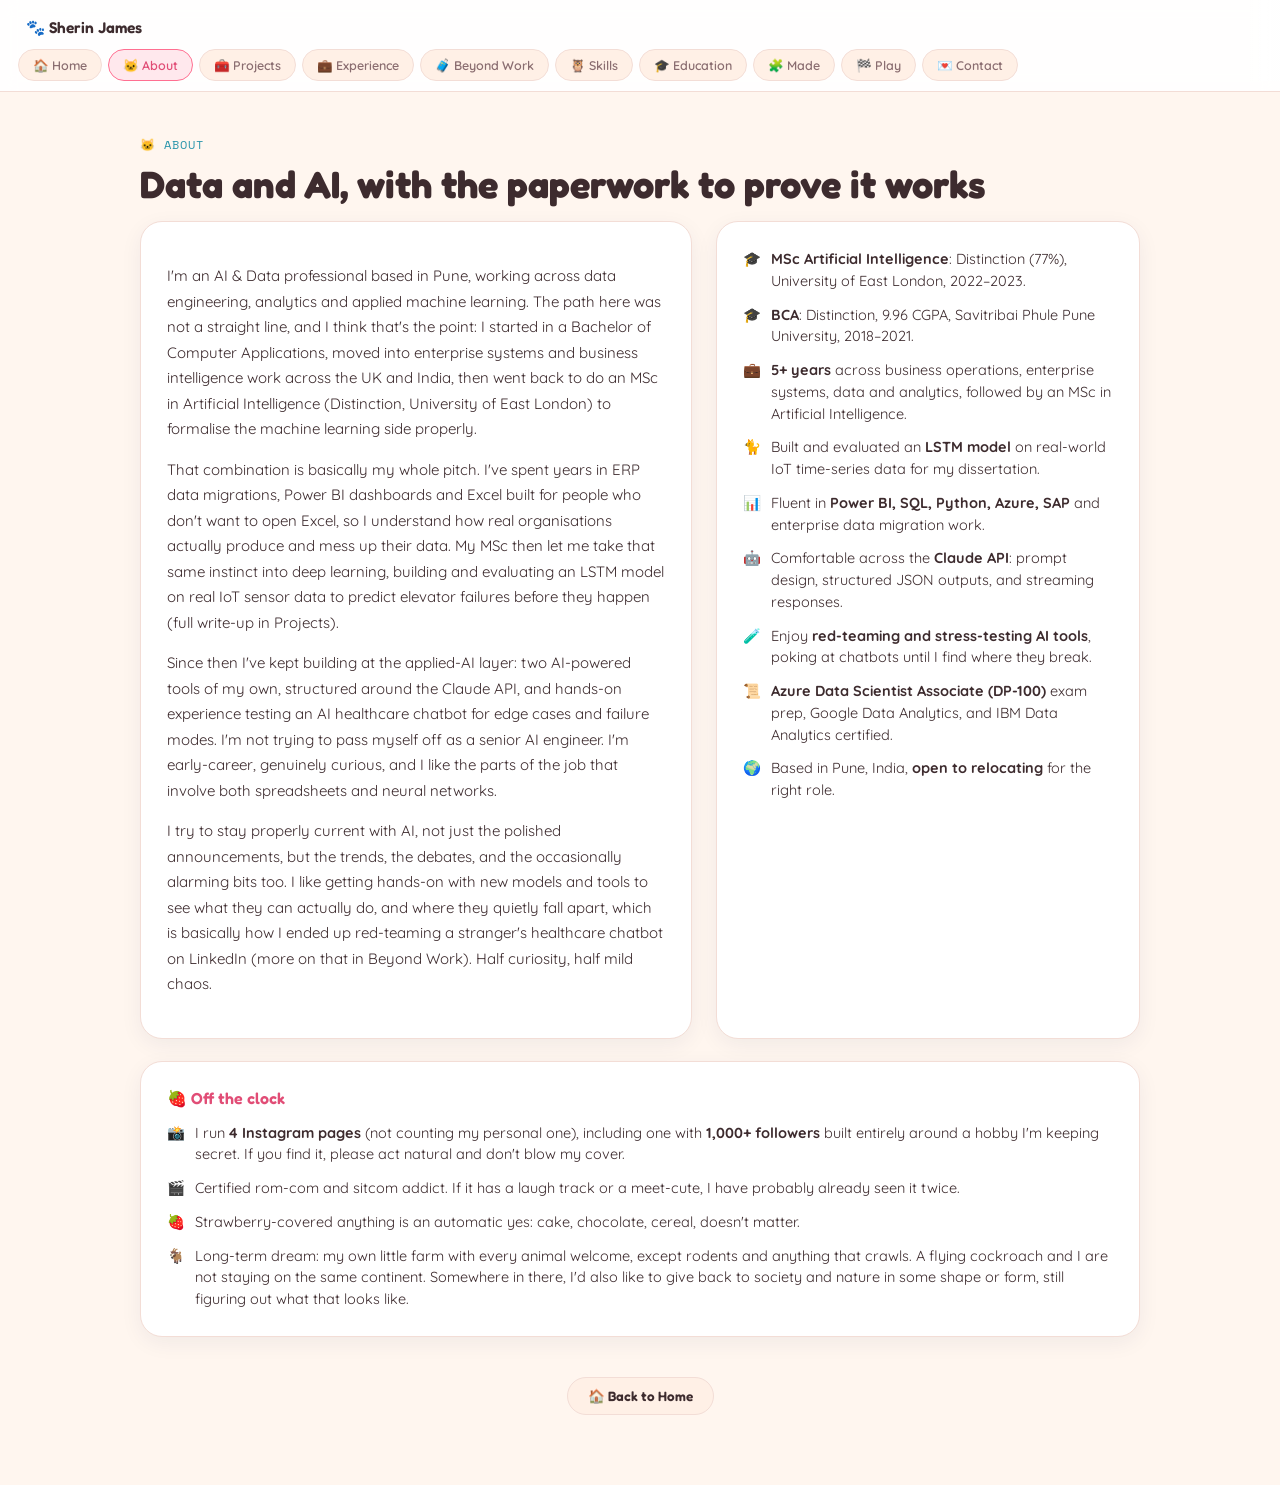
==== about.html @ 817f5e64 "Add about.html This file contains the HTML structure for the 'About' page, detailing Sherin James's " ====
<!doctype html>
<html lang="en">
<head>
<meta charset="utf-8">
<meta name="viewport" content="width=device-width, initial-scale=1">
<title>About · Sherin James</title>
<meta name="description" content="About Sherin James: background across business operations, enterprise systems, data engineering, and applied machine learning.">
<link rel="stylesheet" href="styles.css">
</head>
<body>
<div class="topbar">
  <div class="topbar-row1">
    <a class="brand" href="index.html">🐾 Sherin James</a>
  </div>
  <nav class="subnav" id="subnav">
    <a class="subnav-btn" href="index.html">🏠 Home</a>
    <a class="subnav-btn active" href="about.html">🐱 About</a>
    <a class="subnav-btn" href="projects.html">🧰 Projects</a>
    <a class="subnav-btn" href="experience.html">💼 Experience</a>
    <a class="subnav-btn" href="beyond-work.html">🧳 Beyond Work</a>
    <a class="subnav-btn" href="skills.html">🦉 Skills</a>
    <a class="subnav-btn" href="education.html">🎓 Education</a>
    <a class="subnav-btn" href="made.html">🧩 Made</a>
    <a class="subnav-btn" href="play.html">🏁 Play</a>
    <a class="subnav-btn" href="contact.html">💌 Contact</a>
  </nav>
  <div aria-hidden="true" class="topbar-fade"></div>
</div>

<div class="view active" id="view-about">

  <section class="pane wrap">
    <p class="section-tag">🐱 about</p>
    <h2 class="section-title">Data and AI, with the paperwork to prove it works</h2>
    <div class="about-grid">
      <div class="card">
        <p>I'm an AI &amp; Data professional based in Pune, working across data engineering, analytics and applied machine learning. The path here was not a straight line, and I think that's the point: I started in a Bachelor of Computer Applications, moved into enterprise systems and business intelligence work across the UK and India, then went back to do an MSc in Artificial Intelligence (Distinction, University of East London) to formalise the machine learning side properly.</p>
        <p>That combination is basically my whole pitch. I've spent years in ERP data migrations, Power BI dashboards and Excel built for people who don't want to open Excel, so I understand how real organisations actually produce and mess up their data. My MSc then let me take that same instinct into deep learning, building and evaluating an LSTM model on real IoT sensor data to predict elevator failures before they happen (full write-up in Projects).</p>
        <p>Since then I've kept building at the applied-AI layer: two AI-powered tools of my own, structured around the Claude API, and hands-on experience testing an AI healthcare chatbot for edge cases and failure modes. I'm not trying to pass myself off as a senior AI engineer. I'm early-career, genuinely curious, and I like the parts of the job that involve both spreadsheets and neural networks.</p>
        <p>I try to stay properly current with AI, not just the polished announcements, but the trends, the debates, and the occasionally alarming bits too. I like getting hands-on with new models and tools to see what they can actually do, and where they quietly fall apart, which is basically how I ended up red-teaming a stranger's healthcare chatbot on LinkedIn (more on that in Beyond Work). Half curiosity, half mild chaos.</p>
      </div>
      <div class="card">
        <ul class="paw-list">
          <li><span>🎓</span><span><b>MSc Artificial Intelligence</b>: Distinction (77%), University of East London, 2022–2023.</span></li>
          <li><span>🎓</span><span><b>BCA</b>: Distinction, 9.96 CGPA, Savitribai Phule Pune University, 2018–2021.</span></li>
          <li><span>💼</span><span><b>5+ years</b> across business operations, enterprise systems, data and analytics, followed by an MSc in Artificial Intelligence.</span></li>
          <li><span>🐈</span><span>Built and evaluated an <b>LSTM model</b> on real-world IoT time-series data for my dissertation.</span></li>
          <li><span>📊</span><span>Fluent in <b>Power BI, SQL, Python, Azure, SAP</b> and enterprise data migration work.</span></li>
          <li><span>🤖</span><span>Comfortable across the <b>Claude API</b>: prompt design, structured JSON outputs, and streaming responses.</span></li>
          <li><span>🧪</span><span>Enjoy <b>red-teaming and stress-testing AI tools</b>, poking at chatbots until I find where they break.</span></li>
          <li><span>📜</span><span><b>Azure Data Scientist Associate (DP-100)</b> exam prep, Google Data Analytics, and IBM Data Analytics certified.</span></li>
          <li><span>🌍</span><span>Based in Pune, India, <b>open to relocating</b> for the right role.</span></li>
        </ul>
      </div>
    </div>

    <div class="card" style="margin-top:22px;">
      <p class="fact-title">🍓 Off the clock</p>
      <ul class="paw-list">
        <li><span>📸</span><span>I run <b>4 Instagram pages</b> (not counting my personal one), including one with <b>1,000+ followers</b> built entirely around a hobby I'm keeping secret. If you find it, please act natural and don't blow my cover.</span></li>
        <li><span>🎬</span><span>Certified rom-com and sitcom addict. If it has a laugh track or a meet-cute, I have probably already seen it twice.</span></li>
        <li><span>🍓</span><span>Strawberry-covered anything is an automatic yes: cake, chocolate, cereal, doesn't matter.</span></li>
        <li><span>🐐</span><span>Long-term dream: my own little farm with every animal welcome, except rodents and anything that crawls. A flying cockroach and I are not staying on the same continent. Somewhere in there, I'd also like to give back to society and nature in some shape or form, still figuring out what that looks like.</span></li>
      </ul>
    </div>

    <div class="back-row"><a class="home-btn" href="index.html">🏠 Back to Home</a></div>
  </section>

</div>

<div id="toast" class="toast" role="status" aria-live="polite"></div>
<script src="script.js"></script>
</body>
</html>
---- styles.css ----
@import url('https://fonts.googleapis.com/css2?family=Fredoka:wght@500;600;700&family=Quicksand:wght@400;500;600;700&family=Space+Mono:wght@400;700&display=swap');

  :root {
    --bg: #fff6ef;
    --surface: #ffffff;
    --surface-soft: #fff0e6;
    --ink: #3d2b2e;
    --ink-soft: #8a6d70;
    --ink-faint: #c4a8ab;
    --line: #f3ddd6;
    --accent: #ff6f91;
    --accent-deep: #e14d76;
    --accent-2: #3fb6cf;
    --accent-2-deep: #2a95ab;
    --accent-3: #ffbc42;
    --accent-4: #6fbf7a;
    --accent-4-deep: #4f9f5b;
    --accent-5: #9b8cf2;
    --accent-5-deep: #7c6ce0;
    --shadow: 220 60% 20%;
    --sky-top: #bfe6f7;
    --sky-mid: #dff3ea;
    --grass: #8fcf80;
    --grass-deep: #6fb862;
    --pond: #6fc7d9;
    --pond-deep: #3f96ab;
    --sun: #ffd76b;
    --wood: #a9713c;
    --wood-deep: #8a5a2c;
    --roof: #e8862f;
  }

  @media (prefers-color-scheme: dark) {
    :root:not([data-theme="light"]) {
      --bg: #241923; --surface: #2f2130; --surface-soft: #392a3c;
      --ink: #fbecee; --ink-soft: #d9b7c0; --ink-faint: #8c6c76; --line: #4a3650;
      --accent: #ff8aa8; --accent-deep: #ffa9bf; --accent-2: #5fd3e8; --accent-2-deep: #86e0f0; --accent-3: #ffcf6b;
      --accent-4: #8fd89a; --accent-4-deep: #a9e6b2; --accent-5: #b3a4f7; --accent-5-deep: #c7bcf9;
      --sky-top: #171b3a; --sky-mid: #33264a; --grass: #2f5a44; --grass-deep: #234a37;
      --pond: #1f4f66; --pond-deep: #16394a; --sun: #ffe9a8; --wood: #7a5236; --wood-deep: #5e3f29; --roof: #c96a2a;
    }
  }
  :root[data-theme="dark"] {
    --bg: #241923; --surface: #2f2130; --surface-soft: #392a3c;
    --ink: #fbecee; --ink-soft: #d9b7c0; --ink-faint: #8c6c76; --line: #4a3650;
    --accent: #ff8aa8; --accent-deep: #ffa9bf; --accent-2: #5fd3e8; --accent-2-deep: #86e0f0; --accent-3: #ffcf6b;
    --sky-top: #171b3a; --sky-mid: #33264a; --grass: #2f5a44; --grass-deep: #234a37;
    --pond: #1f4f66; --pond-deep: #16394a; --sun: #ffe9a8; --wood: #7a5236; --wood-deep: #5e3f29; --roof: #c96a2a;
  }

  * { box-sizing: border-box; }
  html { overflow-x: hidden; width: 100%; -webkit-text-size-adjust: 100%; text-size-adjust: 100%; }
  body { background: var(--bg); color: var(--ink); font-family: 'Quicksand', system-ui, sans-serif; margin: 0; overflow-x: hidden; width: 100%; overflow-wrap: break-word; }
  h1, h2, h3, .display { font-family: 'Fredoka', system-ui, sans-serif; }
  a { color: var(--accent-deep); }
  img { max-width: 100%; }
  .wrap { max-width: 1000px; margin: 0 auto; padding: 0 20px; }
  button { font-family: inherit; }

  /* ---------- topbar ---------- */
  .topbar {
    position: sticky; top: 0; z-index: 60; display: flex; flex-direction: column;
    background: color-mix(in srgb, var(--surface) 90%, transparent); backdrop-filter: blur(8px);
    border-bottom: 1px solid var(--line); width:100%; max-width:100%;
  }
  .topbar-row1 { display:flex; align-items:center; justify-content:space-between; padding: 12px 18px 6px; }
  .brand { display:flex; align-items:center; gap:8px; font-family:'Fredoka',sans-serif; font-weight:600; font-size:15.5px; cursor:pointer; border:none; background:none; color:var(--ink); padding:6px 8px; white-space:nowrap; }
  @media (max-width: 420px) { .brand { font-size:13.5px; } }
  .subnav { position:relative; display:flex; gap:6px; overflow-x:auto; padding: 0 18px 10px; scrollbar-width:none; -webkit-overflow-scrolling:touch; width:100%; }
  .subnav.is-hidden { display:none; }
  .subnav::-webkit-scrollbar { display:none; }
  .topbar-fade { position:absolute; top:0; right:0; bottom:10px; width:30px; pointer-events:none;
    background: linear-gradient(to right, transparent, color-mix(in srgb, var(--surface) 94%, transparent) 70%); }
  .subnav.is-hidden ~ .topbar-fade { display:none; }
  .subnav-btn {
    flex:0 0 auto; display:flex; align-items:center; gap:5px; font-family:'Quicksand',sans-serif; font-weight:600; font-size:12.5px; white-space:nowrap;
    background: var(--surface-soft); border:1px solid var(--line); color:var(--ink-soft); padding:7px 14px; border-radius:999px; cursor:pointer; min-width:0;
  }
  .subnav-btn:hover { border-color: var(--accent-2); color: var(--accent-2-deep); }
  .subnav-btn.active { border-color: var(--accent); color: var(--accent-deep); background: color-mix(in srgb, var(--accent) 16%, var(--surface)); }
  .home-btn {
    display:inline-flex; align-items:center; gap:6px; font-family:'Fredoka',sans-serif; font-weight:600; font-size:13.5px;
    background: var(--surface-soft); border:1px solid var(--line); color:var(--ink); padding:10px 20px; border-radius:999px; cursor:pointer;
  }
  .home-btn:hover { border-color: var(--accent-2); color: var(--accent-2-deep); }

  /* ---------- views ---------- */
  .view { display: none; }
  .view.active { display: block; animation: fadeIn 0.35s ease; }
  @keyframes fadeIn { from { opacity:0; transform: translateY(6px);} to { opacity:1; transform:none; } }

  section.pane { padding: 44px 0 70px; }
  .section-tag { font-family:'Space Mono',monospace; font-size:12px; letter-spacing:0.08em; text-transform:uppercase; color:var(--accent-2-deep); margin:0 0 8px; }
  h2.section-title { font-size: clamp(26px, 4vw, 38px); margin: 0 0 14px; text-wrap: balance; }
  p.section-lede { color: var(--ink-soft); font-size: 15.5px; max-width: 64ch; line-height: 1.6; margin: 0 0 32px; }
  .card { background: var(--surface); border:1px solid var(--line); border-radius:22px; padding:26px; box-shadow: 0 6px 22px hsl(var(--shadow) / 0.06); min-width:0; }
  /* defensive: grid/flex children default to min-width:auto, which can force a track wider than the viewport on narrow screens */
  .about-grid > *, .two-col > *, .skill-groups > *, .model-split > *, .feature-grid > *, .project-card, .hero-tier { min-width:0; }
  .fact-title { font-family:'Fredoka',sans-serif; font-weight:600; font-size:16px; margin:0 0 14px; color: var(--accent-deep); }
  .back-row { margin-top: 40px; text-align:center; }

  /* ================= HOME ================= */
  .hero-band { text-align:center; padding: 40px 20px 4px; max-width: 720px; margin: 0 auto; }
  .hero-eyebrow {
    display:inline-flex; align-items:center; gap:6px; font-family:'Space Mono',monospace; font-size:12px; letter-spacing:0.05em;
    background: var(--surface-soft); border:1px solid var(--line); color:var(--accent-deep); padding:6px 14px; border-radius:999px; margin-bottom:16px;
  }
  .hero-band h1 { font-size: clamp(30px, 6vw, 54px); line-height:1.05; margin: 0 0 12px; text-wrap: balance; letter-spacing:-0.01em; }
  .hero-band h1 span { color: var(--accent); }
  .hero-band p { color: var(--ink-soft); font-size: 15.5px; line-height:1.6; margin:0 auto; max-width: 50ch; }

  .proof-strip { max-width:720px; margin: 22px auto 0; text-align:center; padding:0 20px; }
  .proof-role { font-family:'Space Mono',monospace; font-size:11.5px; letter-spacing:0.08em; text-transform:uppercase; color:var(--accent-2-deep); margin:0 0 10px; }
  .proof-line { color:var(--ink-soft); font-size:14.5px; line-height:1.6; max-width:56ch; margin:0 auto 14px; }
  .proof-strip .tag-row { justify-content:center; margin-bottom:16px; }
  .proof-cta-row { display:flex; gap:12px; flex-wrap:wrap; justify-content:center; margin:4px 0 12px; }
  .open-line { font-size:12.5px; color:var(--ink-soft); display:flex; align-items:center; gap:7px; justify-content:center; margin-top:2px; }
  .open-dot { width:8px; height:8px; border-radius:50%; background:var(--accent-4); display:inline-block; flex:none; box-shadow:0 0 0 3px color-mix(in srgb, var(--accent-4) 25%, transparent); }

  .stat-row { display:grid; grid-template-columns: repeat(auto-fit, minmax(min(126px, 100%), 1fr)); gap:12px; margin: 26px auto 0; max-width: 760px; width:100%; }
  .stat-chip { background: var(--surface); border:1px solid var(--line); border-radius:18px; padding:12px 16px; display:flex; flex-direction:column; gap:2px; min-width:0; width:100%; box-shadow: 0 4px 14px hsl(var(--shadow)/0.06); }
  .stat-num { font-family:'Space Mono',monospace; font-weight:700; font-size:19px; color: var(--accent-deep); }
  .stat-label { font-size: 11px; color: var(--ink-soft); }

  /* roam zone: ducks + ai bot wandering, flee on touch */
  .roam-outer { padding: 30px 12px 6px; }
  .roam-zone {
    position: relative; width: 100%; max-width: 900px; margin: 0 auto; height: 200px;
    border-radius: 26px; overflow: hidden; border: 1px solid var(--line);
    background-color: var(--surface-soft);
    background-image: radial-gradient(color-mix(in srgb, var(--ink) 14%, transparent) 1.6px, transparent 1.6px);
    background-size: 22px 22px;
  }
  .roam-hint { text-align:center; font-family:'Space Mono',monospace; font-size:11.5px; color:var(--ink-faint); margin:10px 0 0; }
  .critter { position:absolute; width:52px; height:52px; cursor:pointer; touch-action:none; will-change: left, top; }
  .critter svg { display:block; width:100%; height:100%; filter: drop-shadow(0 4px 6px hsl(var(--shadow)/0.14)); }
  .critter.flip svg { transform: scaleX(-1); }
  .critter.spooked { animation: spookShake 0.12s linear 4; }
  @keyframes spookShake { 0%,100% { transform: translateY(0) rotate(0); } 25% { transform: translateY(-2px) rotate(-6deg); } 75% { transform: translateY(-2px) rotate(6deg); } }

  /* section bubbles: bold colorful floating blobs */
  .bubble-grid { display:flex; flex-wrap:wrap; gap:18px; justify-content:center; padding: 34px 16px 10px; max-width: 920px; margin: 0 auto; }
  .bubble-btn {
    display:flex; flex-direction:column; align-items:center; gap:8px; width:138px; padding:20px 10px 14px;
    border-radius: 50% 50% 46% 46% / 55% 55% 45% 45%; border: none; cursor:pointer;
    box-shadow: 0 10px 0 -4px rgba(0,0,0,0.12), 0 14px 22px hsl(var(--shadow)/0.14);
    animation: floaty 4.5s ease-in-out infinite; transition: transform 0.15s ease;
    color: var(--ink);
  }
  .bubble-btn:hover { transform: translateY(-5px) scale(1.03); }
  .bubble-btn .emoji { font-size: 32px; }
  .bubble-btn .label { font-family:'Fredoka',sans-serif; font-weight:700; font-size:13px; text-align:center; line-height:1.25; }
  .bubble-btn .sub { font-size:10.5px; opacity:0.75; text-align:center; line-height:1.2; }
  @keyframes floaty { 0%,100% { transform: translateY(0);} 50% { transform: translateY(-8px);} }
  .bubble-btn:nth-child(1){ animation-delay: 0s; background: color-mix(in srgb, var(--accent) 22%, var(--surface)); }
  .bubble-btn:nth-child(2){ animation-delay: -0.6s; background: color-mix(in srgb, var(--accent-2) 22%, var(--surface)); }
  .bubble-btn:nth-child(3){ animation-delay: -1.2s; background: color-mix(in srgb, var(--accent-3) 26%, var(--surface)); }
  .bubble-btn:nth-child(4){ animation-delay: -1.8s; background: color-mix(in srgb, var(--accent-4) 22%, var(--surface)); }
  .bubble-btn:nth-child(5){ animation-delay: -2.4s; background: color-mix(in srgb, var(--accent-5) 20%, var(--surface)); }
  .bubble-btn:nth-child(6){ animation-delay: -3.0s; background: color-mix(in srgb, var(--accent) 22%, var(--surface)); }
  .bubble-btn:nth-child(7){ animation-delay: -3.6s; background: color-mix(in srgb, var(--accent-2) 22%, var(--surface)); }
  .bubble-btn:nth-child(8){ animation-delay: -4.2s; background: color-mix(in srgb, var(--accent-3) 26%, var(--surface)); }
  .bubble-btn:nth-child(9){ animation-delay: -4.8s; background: color-mix(in srgb, var(--accent-4) 22%, var(--surface)); }

  @media (prefers-reduced-motion: reduce) {
    .bubble-btn, .critter { animation: none !important; }
  }

  /* ================= ABOUT ================= */
  .about-grid { display:grid; grid-template-columns: 1.3fr 1fr; gap:24px; }
  @media (max-width: 760px) { .about-grid { grid-template-columns: 1fr; } }
  .about-grid p { line-height:1.7; font-size:15px; }
  .paw-list { list-style:none; margin:0; padding:0; display:flex; flex-direction:column; gap:12px; }
  .paw-list li { display:flex; gap:10px; font-size:14.5px; line-height:1.5; }

  /* ================= PROJECTS ================= */
  .project-card { background: var(--surface); border:1px solid var(--line); border-radius:26px; padding:28px; margin-bottom:24px; box-shadow: 0 8px 26px hsl(var(--shadow)/0.07); }
  .project-kicker { font-family:'Space Mono',monospace; font-size:11.5px; color:var(--ink-soft); letter-spacing:0.04em; text-transform:uppercase; margin:0 0 6px;}
  .project-title { display:flex; align-items:center; gap:10px; font-size:21px; margin:0; }
  .project-desc { font-size:14.6px; line-height:1.7; margin:14px 0 16px; }
  .tag-row { display:flex; gap:8px; flex-wrap:wrap; margin:4px 0 16px; }
  .tag { font-size:12px; font-weight:600; padding:5px 12px; border-radius:999px; background:var(--surface-soft); color:var(--ink-soft); border:1px solid var(--line); min-width:0; max-width:100%; overflow-wrap:anywhere; }
  .shot-row { display:grid; grid-template-columns: repeat(2,1fr); gap:14px; margin-top:14px; }
  .shot-row.single { grid-template-columns: 1fr; max-width:520px; }
  .shot-row.trio { grid-template-columns: repeat(3,1fr); }
  @media (max-width: 620px) { .shot-row { grid-template-columns: 1fr; } }
  .shot-row img { width:100%; display:block; border-radius:14px; border:1px solid var(--line); }
  .shot-cap { font-size:11.5px; color:var(--ink-faint); margin-top:6px; text-align:center; }
  .metric-row { display:flex; gap:10px; flex-wrap:wrap; margin:14px 0 4px; }
  .metric-pill { background:var(--surface-soft); border-radius:12px; padding:8px 12px; text-align:center; min-width:80px; }
  .metric-pill b { display:block; font-family:'Space Mono',monospace; font-size:15px; color:var(--accent-2-deep); }
  .metric-pill span { font-size:10px; color:var(--ink-soft); }
  .access-note { font-size:12.5px; color:var(--ink-soft); background:var(--surface-soft); border-radius:12px; padding:10px 14px; margin-top:12px; display:flex; gap:8px; }
  .visit-link { font-weight:700; font-size:13.5px; text-decoration:none; color:var(--accent-deep); }
  .project-subtitle { font-size:14.5px; font-weight:600; color:var(--ink-soft); margin:2px 0 14px; }
  .mini-label { font-family:'Space Mono',monospace; font-size:11px; letter-spacing:0.06em; text-transform:uppercase; color:var(--accent-2-deep); margin:18px 0 8px; }
  .beat-line { font-style:italic; color:var(--ink-soft); margin:2px 0 12px; font-size:14.6px; }
  .feature-grid { display:grid; grid-template-columns: repeat(auto-fit, minmax(190px,1fr)); gap:12px; margin: 6px 0 16px; }
  .feature-item { background:var(--surface-soft); border-radius:14px; padding:12px 14px; }
  .feature-item .f-title { font-weight:700; font-size:13.5px; display:flex; align-items:center; gap:6px; margin:0 0 4px; }
  .feature-item .f-desc { font-size:12.5px; color:var(--ink-soft); line-height:1.5; margin:0; }
  .lede-block { color:var(--ink-soft); font-size:15.5px; max-width:64ch; line-height:1.6; margin:0 0 32px; }
  .lede-block p { margin:0 0 10px; }
  .lede-block p:last-child { margin-bottom:0; font-style:italic; }
  .hatch-card { background:transparent; border:2px dashed var(--line); box-shadow:none; padding:22px 28px; text-align:center; }
  .hatch-card .project-title { justify-content:center; font-size:17px; }
  .hatch-card .project-desc { max-width:56ch; margin:8px auto 0; color:var(--ink-soft); }
  .made-step p + p { margin-top:10px; }
  .made-badge { display:inline-flex; align-items:center; gap:8px; font-family:'Space Mono',monospace; font-size:11.5px; letter-spacing:0.05em; text-transform:uppercase; background:var(--surface-soft); border:1px solid var(--line); color:var(--accent-deep); padding:8px 16px; border-radius:999px; margin-bottom:16px; }

  /* ---- Projects: pipeline / model breakdown / anomalies ---- */
  .hero-tier { border:2px solid var(--accent); }
  .tier-badge-sm { font-family:'Space Mono',monospace; font-size:10.5px; letter-spacing:0.06em; text-transform:uppercase; color:var(--accent-deep); background:color-mix(in srgb, var(--accent) 16%, var(--surface)); padding:4px 10px; border-radius:999px; display:inline-block; margin-bottom:10px; }
  .pipeline-row { display:flex; align-items:center; flex-wrap:wrap; gap:6px; margin:14px 0 20px; }
  .pipeline-step { background:var(--surface-soft); border-radius:14px; padding:10px 14px; font-size:12px; font-weight:700; text-align:center; min-width:96px; flex:1 1 96px; }
  .pipeline-step span { display:block; font-size:10px; font-weight:500; color:var(--ink-soft); margin-top:2px; }
  .pipeline-arrow { color:var(--ink-faint); font-size:16px; flex:none; }
  .model-split { display:grid; grid-template-columns:1fr 1fr; gap:16px; margin:10px 0 18px; }
  @media (max-width:620px) { .model-split { grid-template-columns:1fr; } }
  .model-block { background:var(--surface-soft); border-radius:16px; padding:16px 18px; }
  .model-block h4 { margin:0 0 8px; font-size:14px; font-family:'Fredoka',sans-serif; display:flex; align-items:center; gap:6px; }
  .model-block ul { margin:0; padding-left:18px; font-size:12.8px; line-height:1.65; color:var(--ink-soft); }
  .anomaly-box { background: color-mix(in srgb, var(--accent-3) 16%, var(--surface)); border-radius:14px; padding:14px 16px; font-size:13px; line-height:1.65; margin:6px 0 18px; }
  .anomaly-box b { color: var(--ink); }
  .numbers-strip { display:grid; grid-template-columns: repeat(auto-fit, minmax(min(140px, 100%), 1fr)); gap:12px; margin: 4px 0 30px; width:100%; }
  .learned-note { font-size:12.5px; color:var(--ink-faint); font-style:italic; margin:10px 0 0; }

  /* ================= SCATTERED CARDS (work / breaks) ================= */
  .scatter-grid { display:flex; flex-wrap:wrap; gap:22px 18px; justify-content:center; max-width:100%; }
  .scatter-card {
    background: var(--surface); border:1px solid var(--line); border-radius:18px; padding:20px; width: min(300px, 100%);
    box-shadow: 0 8px 18px hsl(var(--shadow)/0.09); transition: transform 0.18s ease; min-width:0;
  }
  .scatter-card:hover { transform: rotate(0deg) translateY(-3px) !important; }
  .scatter-card:nth-child(6n+1){ transform: rotate(-2.2deg); }
  .scatter-card:nth-child(6n+2){ transform: rotate(1.6deg); }
  .scatter-card:nth-child(6n+3){ transform: rotate(-1deg); }
  .scatter-card:nth-child(6n+4){ transform: rotate(2deg); }
  .scatter-card:nth-child(6n+5){ transform: rotate(-1.7deg); }
  .scatter-card:nth-child(6n+6){ transform: rotate(1.1deg); }
  .scatter-card.break-card { background: var(--surface-soft); border-style: dashed; width: min(340px, 100%); }
  @media (max-width: 420px) { .scatter-card, .scatter-card.break-card { transform:none !important; width:100%; } }

  /* ---- Experience: featured role-progression card ---- */
  .exp-featured { background: var(--surface); border:2px solid var(--accent); border-radius:24px; padding:26px 28px; margin-bottom:30px; box-shadow: 0 10px 26px hsl(var(--shadow)/0.10); min-width:0; }
  .exp-featured-head { display:flex; align-items:baseline; justify-content:space-between; flex-wrap:wrap; gap:6px; margin-bottom:2px; }
  .exp-org { font-family:'Fredoka',sans-serif; font-weight:700; font-size:17px; }
  .exp-loc { font-size:12.5px; color:var(--ink-soft); }
  .exp-promo-line { font-family:'Space Mono',monospace; font-size:11px; color:var(--accent-deep); background:var(--surface-soft); display:inline-block; padding:5px 12px; border-radius:999px; margin:10px 0 20px; }
  .exp-timeline { display:flex; flex-direction:column; gap:0; }
  .exp-role-block { border-left:3px solid var(--line); padding:0 0 18px 18px; margin-left:2px; position:relative; }
  .exp-role-block:last-child { padding-bottom:0; border-left-color:transparent; }
  .exp-role-block::before { content:''; position:absolute; left:-7px; top:2px; width:12px; height:12px; border-radius:50%; background:var(--accent); border:2px solid var(--surface); box-shadow:0 0 0 2px var(--accent); }
  .exp-role-title { font-weight:700; font-size:14.5px; margin:0 0 2px; }
  .exp-role-dates { font-family:'Space Mono',monospace; font-size:11px; color:var(--ink-faint); margin:0 0 8px; }
  .exp-role-block ul { margin:0; padding-left:18px; font-size:13px; line-height:1.65; color:var(--ink); }
  .exp-other-label { font-family:'Space Mono',monospace; font-size:11.5px; letter-spacing:0.06em; text-transform:uppercase; color:var(--ink-faint); margin: 4px 0 16px; text-align:center; }
  .milestone-strip { display:flex; align-items:center; justify-content:center; gap:10px; margin: 30px 0; }
  .milestone-pill { font-family:'Space Mono',monospace; font-size:11.5px; color:var(--accent-5-deep); background:color-mix(in srgb, var(--accent-5) 16%, var(--surface)); border:1px solid var(--line); border-radius:999px; padding:8px 16px; text-align:center; }
  .milestone-strip .milestone-arrow { color:var(--ink-faint); font-size:16px; }
  .exp-break-card.scatter-card { background:transparent; border:2px dashed var(--ink-faint); }
  .tech-self-tag { font-size:11px; font-weight:700; color:var(--accent-5-deep); }
  .current-card.scatter-card { border:2px solid var(--accent-4); position:relative; }
  .current-pill { position:absolute; top:-11px; right:16px; background:var(--accent-4); color:#0d2b16; font-family:'Space Mono',monospace; font-size:10px; letter-spacing:0.05em; text-transform:uppercase; padding:4px 10px; border-radius:999px; }
  .scatter-role { font-weight:700; font-size:15px; margin:0 0 3px; display:flex; gap:8px; align-items:center; }
  .scatter-org { font-size:12.5px; color:var(--accent-2-deep); font-weight:700; margin:0 0 2px; }
  .scatter-dates { font-size:11.5px; color:var(--ink-faint); margin:0 0 10px; font-family:'Space Mono',monospace; }
  .scatter-card ul { margin:0; padding-left:18px; font-size:13px; line-height:1.55; color:var(--ink); }
  .scatter-card p.plain { font-size:13.3px; line-height:1.6; color:var(--ink); margin:0 0 10px; }
  .place-chip-row { display:flex; flex-wrap:wrap; gap:6px; margin-top:6px; }
  .place-chip { font-size:11px; font-weight:700; background: var(--surface); border:1px solid var(--line); border-radius:999px; padding:4px 10px; }

  /* ================= SKILLS ================= */
  .skill-groups { display:grid; grid-template-columns: repeat(2,1fr); gap:18px; }
  @media (max-width:700px) { .skill-groups { grid-template-columns:1fr; } }
  .skill-card h3 { font-size:15px; margin:0 0 12px; display:flex; align-items:center; gap:8px; }
  .chip-cloud { display:flex; flex-wrap:wrap; gap:8px; }
  .chip { font-size:12.5px; font-weight:600; padding:7px 13px; border-radius:999px; background:var(--bg); border:1px solid var(--line); min-width:0; max-width:100%; overflow-wrap:anywhere; }

  /* ================= EDUCATION / MADE ================= */
  .two-col { display:grid; grid-template-columns:1fr 1fr; gap:20px; }
  @media (max-width:760px) { .two-col { grid-template-columns:1fr; } }
  .edu-card h3 { font-size:15.5px; margin:0 0 4px; }
  .edu-card .school { font-size:13px; color:var(--accent-2-deep); font-weight:700; margin-bottom:6px; }
  .edu-card p { font-size:13.5px; color:var(--ink-soft); line-height:1.55; margin:0; }
  .made-steps { display:flex; flex-direction:column; gap:16px; }
  .made-step { display:flex; gap:14px; }
  .made-num { flex:none; width:30px; height:30px; border-radius:50%; background:var(--surface-soft); display:flex; align-items:center; justify-content:center; font-family:'Space Mono',monospace; font-weight:700; font-size:13px; color:var(--accent-deep); }
  .made-step p { margin:0; font-size:14.3px; line-height:1.6; }

  /* ================= GAME ================= */
  .game-wrap { display:flex; flex-direction:column; align-items:center; gap:14px; width:100%; }
  .game-hud { display:flex; gap:16px; font-family:'Space Mono',monospace; font-size:14px; }
  .game-btn { font-family:'Fredoka',sans-serif; font-weight:600; font-size:14px; padding:10px 22px; border-radius:999px; border:2px solid transparent; background:var(--accent); color:#fff7f2; box-shadow: 0 5px 0 var(--accent-deep); cursor:pointer; }
  .game-btn:disabled { opacity:0.55; cursor:default; box-shadow:none; }
  .game-note { font-size:12.5px; color:var(--ink-faint); text-align:center; max-width:44ch; }

  /* ---------- Pond Derby racing game ---------- */
  .racer-pick { display:flex; gap:10px; flex-wrap:wrap; justify-content:center; }
  .racer-opt {
    display:flex; flex-direction:column; align-items:center; gap:4px; font-family:'Quicksand',sans-serif; font-weight:600; font-size:12.5px;
    background: var(--surface); border:2px solid var(--line); color:var(--ink-soft); padding:10px 16px; border-radius:16px; cursor:pointer;
  }
  .racer-opt .racer-emoji { font-size:26px; }
  .racer-opt:hover { border-color: var(--accent-2); }
  .racer-opt.selected { border-color: var(--accent); color:var(--accent-deep); background: color-mix(in srgb, var(--accent) 14%, var(--surface)); }
  .track-board { display:flex; flex-direction:column; gap:10px; width:100%; max-width:640px; }
  .track-lane { display:flex; align-items:center; gap:8px; }
  .lane-tag { width:22px; text-align:center; font-size:16px; opacity:0.7; }
  .lane-track {
    position:relative; flex:1; height:44px; border-radius:12px; border:1px solid var(--line); overflow:hidden;
    background-color: var(--surface-soft);
    background-image: radial-gradient(color-mix(in srgb, var(--ink) 12%, transparent) 1.4px, transparent 1.4px);
    background-size: 18px 18px;
  }
  .racer-sprite { position:absolute; left:2px; top:50%; transform: translateY(-50%); font-size:24px; line-height:1; }
  .finish-flag { width:22px; text-align:center; font-size:18px; }
  .race-status { font-family:'Space Mono',monospace; font-size:13px; color:var(--ink-soft); text-align:center; min-height:18px; }

  /* ================= CONTACT ================= */
  .foot-card { background: var(--surface); border:1px solid var(--line); border-radius:26px; padding:40px 30px; display:flex; flex-direction:column; align-items:center; gap:14px; text-align:center; }
  .foot-links { display:flex; gap:14px; flex-wrap:wrap; justify-content:center; }
  .btn { font-family:'Fredoka',sans-serif; font-weight:600; font-size:14.5px; padding:13px 24px; border-radius:999px; text-decoration:none; display:inline-flex; align-items:center; gap:8px; border:2px solid transparent; cursor:pointer; }
  .btn-primary { background: var(--accent); color:#fff7f2; box-shadow: 0 6px 0 var(--accent-deep); }
  .btn-ghost { background: var(--surface); color:var(--ink); border-color: var(--line); }
  .foot-note { font-size:12px; color:var(--ink-faint); margin-top: 22px; }
  .toast {
    position: fixed; left: 50%; bottom: 22px; transform: translateX(-50%) translateY(12px);
    max-width: min(90vw, 380px); text-align:center; background: var(--ink); color: var(--bg);
    font-family:'Quicksand',sans-serif; font-weight:600; font-size:13.5px; line-height:1.4;
    padding: 12px 18px; border-radius: 14px; box-shadow: 0 10px 30px hsl(var(--shadow)/0.25);
    opacity: 0; pointer-events: none; transition: opacity 0.25s ease, transform 0.25s ease; z-index: 200;
  }
  .toast.show { opacity: 1; transform: translateX(-50%) translateY(0); }


/* Nav elements converted from <button> to <a> for multi-page navigation */
.brand, .subnav-btn, .home-btn, .bubble-btn { text-decoration: none; }
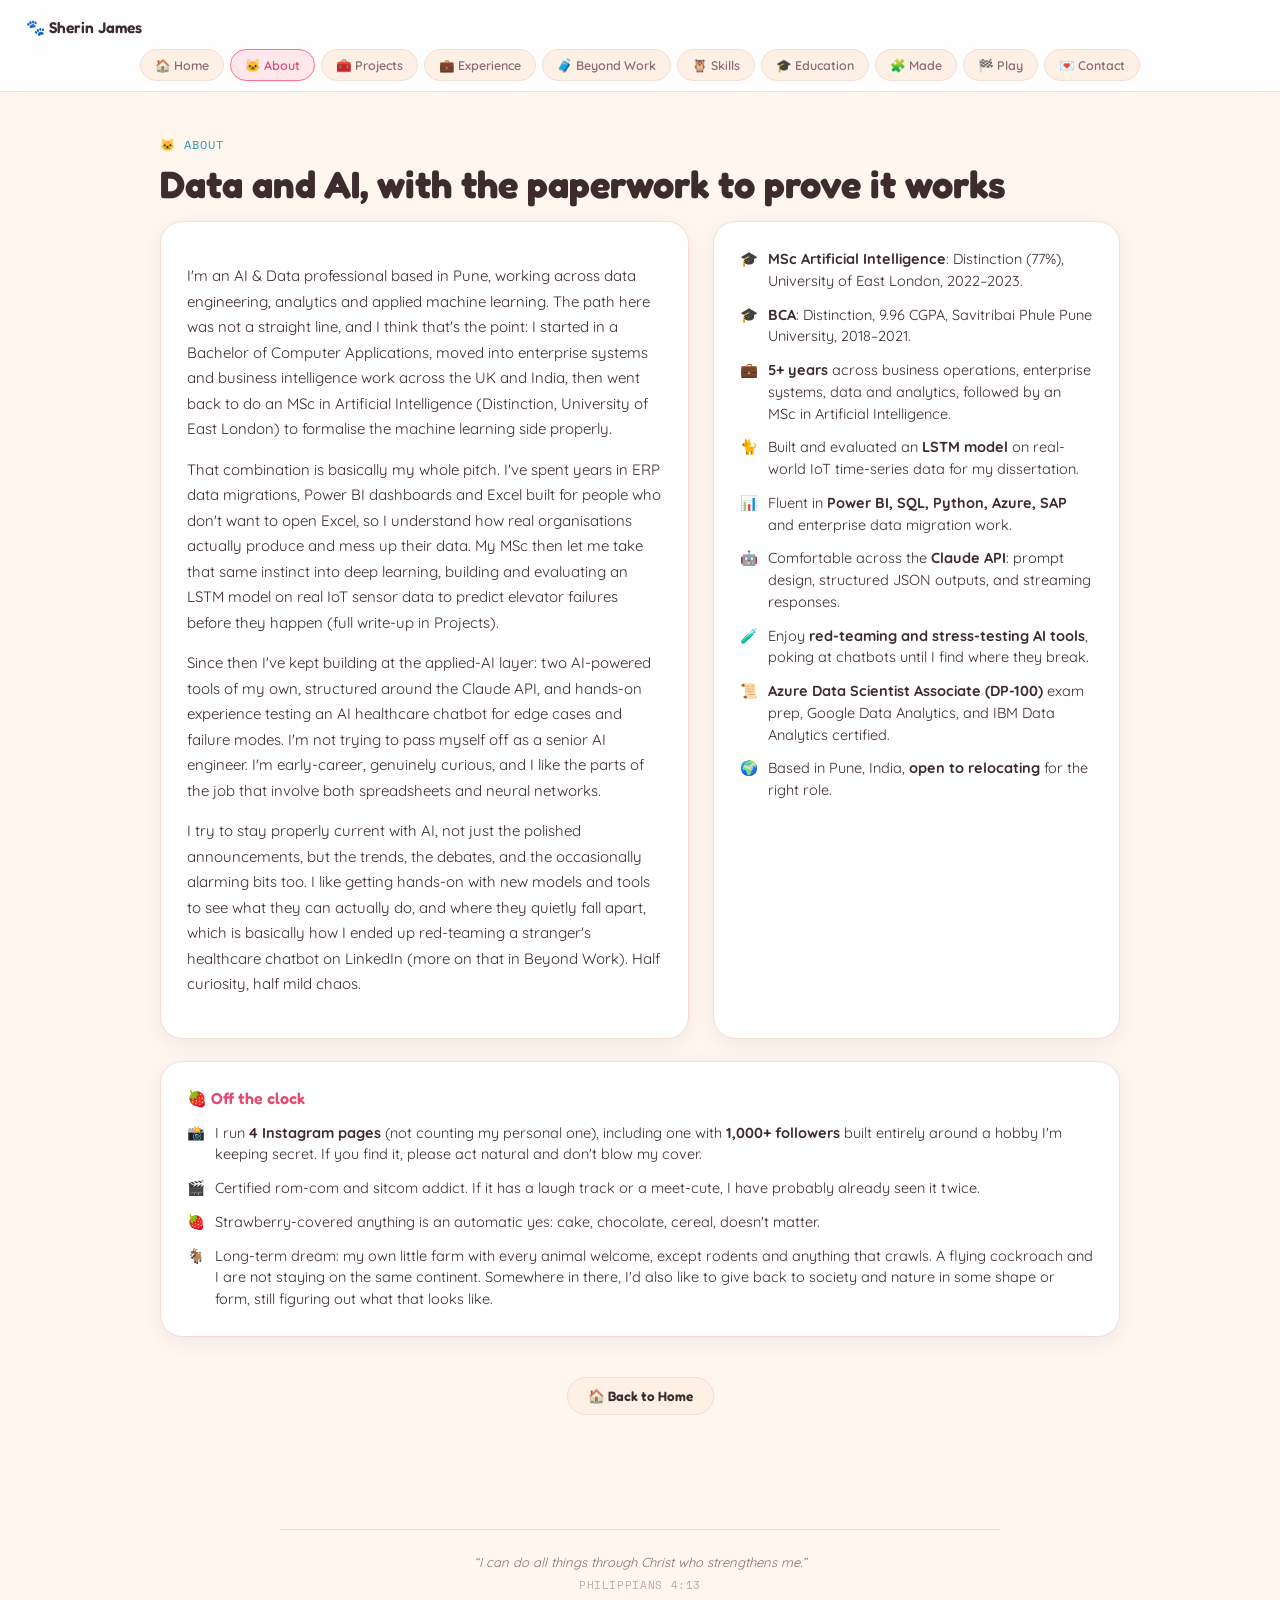
==== commit 3e681f23: "Add footer with inspirational quote Added a footer with a quote and reference to Philippians 4:13." ====
--- a/about.html
+++ b/about.html
@@ -69,6 +69,11 @@
 
 </div>
 
+<footer class="verse-footer">
+  <p>&ldquo;I can do all things through Christ who strengthens me.&rdquo;</p>
+  <span>Philippians 4:13</span>
+</footer>
+
 <div id="toast" class="toast" role="status" aria-live="polite"></div>
 <script src="script.js"></script>
 </body>
--- a/styles.css
+++ b/styles.css
@@ -64,10 +64,15 @@
     background: color-mix(in srgb, var(--surface) 90%, transparent); backdrop-filter: blur(8px);
     border-bottom: 1px solid var(--line); width:100%; max-width:100%;
   }
-  .topbar-row1 { display:flex; align-items:center; justify-content:space-between; padding: 12px 18px 6px; }
-  .brand { display:flex; align-items:center; gap:8px; font-family:'Fredoka',sans-serif; font-weight:600; font-size:15.5px; cursor:pointer; border:none; background:none; color:var(--ink); padding:6px 8px; white-space:nowrap; }
+  .topbar-row1 { position:relative; display:flex; align-items:center; justify-content:flex-start; gap:10px; padding: 12px 18px 6px; }
+  .brand { position:relative; z-index:2; display:flex; align-items:center; gap:8px; font-family:'Fredoka',sans-serif; font-weight:600; font-size:15.5px; cursor:pointer; border:none; background:none; color:var(--ink); padding:6px 8px; white-space:nowrap; }
   @media (max-width: 420px) { .brand { font-size:13.5px; } }
-  .subnav { position:relative; display:flex; gap:6px; overflow-x:auto; padding: 0 18px 10px; scrollbar-width:none; -webkit-overflow-scrolling:touch; width:100%; }
+  .cat-walk-track { position:absolute; inset:0; overflow:hidden; pointer-events:none; z-index:1; }
+  .walking-cat-emoji { position:absolute; top:50%; left:-40px; transform:translateY(-50%) scaleX(-1); font-size:19px; animation: walkAcross 9s linear infinite; }
+  .walking-cat-bob { display:inline-block; animation: catBob 0.28s steps(2) infinite; }
+  @keyframes walkAcross { from { left:-40px; } to { left:calc(100% + 40px); } }
+  @keyframes catBob { 0%,100% { transform: translateY(0); } 50% { transform: translateY(-3px); } }
+  .subnav { position:relative; display:flex; justify-content:safe center; gap:6px; overflow-x:auto; padding: 0 18px 10px; scrollbar-width:none; -webkit-overflow-scrolling:touch; width:100%; }
   .subnav.is-hidden { display:none; }
   .subnav::-webkit-scrollbar { display:none; }
   .topbar-fade { position:absolute; top:0; right:0; bottom:10px; width:30px; pointer-events:none;
@@ -90,7 +95,7 @@
   .view.active { display: block; animation: fadeIn 0.35s ease; }
   @keyframes fadeIn { from { opacity:0; transform: translateY(6px);} to { opacity:1; transform:none; } }
 
-  section.pane { padding: 44px 0 70px; }
+  section.pane { padding-top: 44px; padding-bottom: 70px; }
   .section-tag { font-family:'Space Mono',monospace; font-size:12px; letter-spacing:0.08em; text-transform:uppercase; color:var(--accent-2-deep); margin:0 0 8px; }
   h2.section-title { font-size: clamp(26px, 4vw, 38px); margin: 0 0 14px; text-wrap: balance; }
   p.section-lede { color: var(--ink-soft); font-size: 15.5px; max-width: 64ch; line-height: 1.6; margin: 0 0 32px; }
@@ -164,7 +169,23 @@
   .bubble-btn:nth-child(9){ animation-delay: -4.8s; background: color-mix(in srgb, var(--accent-4) 22%, var(--surface)); }
 
   @media (prefers-reduced-motion: reduce) {
-    .bubble-btn, .critter { animation: none !important; }
+    .bubble-btn, .critter, .walking-cat-emoji, .walking-cat-bob, .robot-cat-pop { animation: none !important; }
+    .walking-cat-emoji { left: 20px; transform: translateY(-50%); }
+  }
+
+  /* ---------- hero-eyebrow meow interaction ---------- */
+  .hero-eyebrow { cursor: pointer; user-select: none; transition: transform 0.12s ease; }
+  .hero-eyebrow:active { transform: scale(0.94); }
+  .hero-eyebrow:hover { border-color: var(--accent); }
+  .robot-cat-pop {
+    position: fixed; font-size: 20px; line-height:1; pointer-events:none; z-index: 500;
+    left: 0; top: 0; transform: translate(-50%,-50%) scale(0.3); opacity: 0;
+    animation: robotPop 0.85s ease-out forwards;
+  }
+  @keyframes robotPop {
+    0% { transform: translate(-50%,-50%) scale(0.3); opacity: 0; }
+    18% { opacity: 1; transform: translate(-50%,-50%) scale(1); }
+    100% { transform: translate(calc(-50% + var(--dx, 0px)), calc(-50% + var(--dy, -40px))) scale(0.55); opacity: 0; }
   }
 
   /* ================= ABOUT ================= */
@@ -337,3 +358,17 @@
 
 /* Nav elements converted from <button> to <a> for multi-page navigation */
 .brand, .subnav-btn, .home-btn, .bubble-btn { text-decoration: none; }
+
+/* ---- Home: ISL spotlight ---- */
+.spotlight-band { max-width:720px; margin: 30px auto 0; padding:0 20px; }
+.spotlight-band .project-title { margin-top:6px; }
+.spotlight-cta { justify-content:flex-start; margin-top:4px; }
+
+/* ---- shared "new" tier, alongside the existing "featured" tier ---- */
+.new-tier { border:2px solid var(--accent-2); }
+.badge-new { color:var(--accent-2-deep); background:color-mix(in srgb, var(--accent-2) 16%, var(--surface)); }
+
+/* ---- verse footer, every page ---- */
+.verse-footer { max-width:720px; margin:44px auto 0; padding:22px 20px 34px; text-align:center; border-top:1px solid var(--line); }
+.verse-footer p { font-style:italic; font-size:13px; color:var(--ink-soft); line-height:1.6; margin:0 0 4px; }
+.verse-footer span { display:block; font-family:'Space Mono',monospace; font-size:10.5px; letter-spacing:0.06em; text-transform:uppercase; color:var(--ink-faint); }
